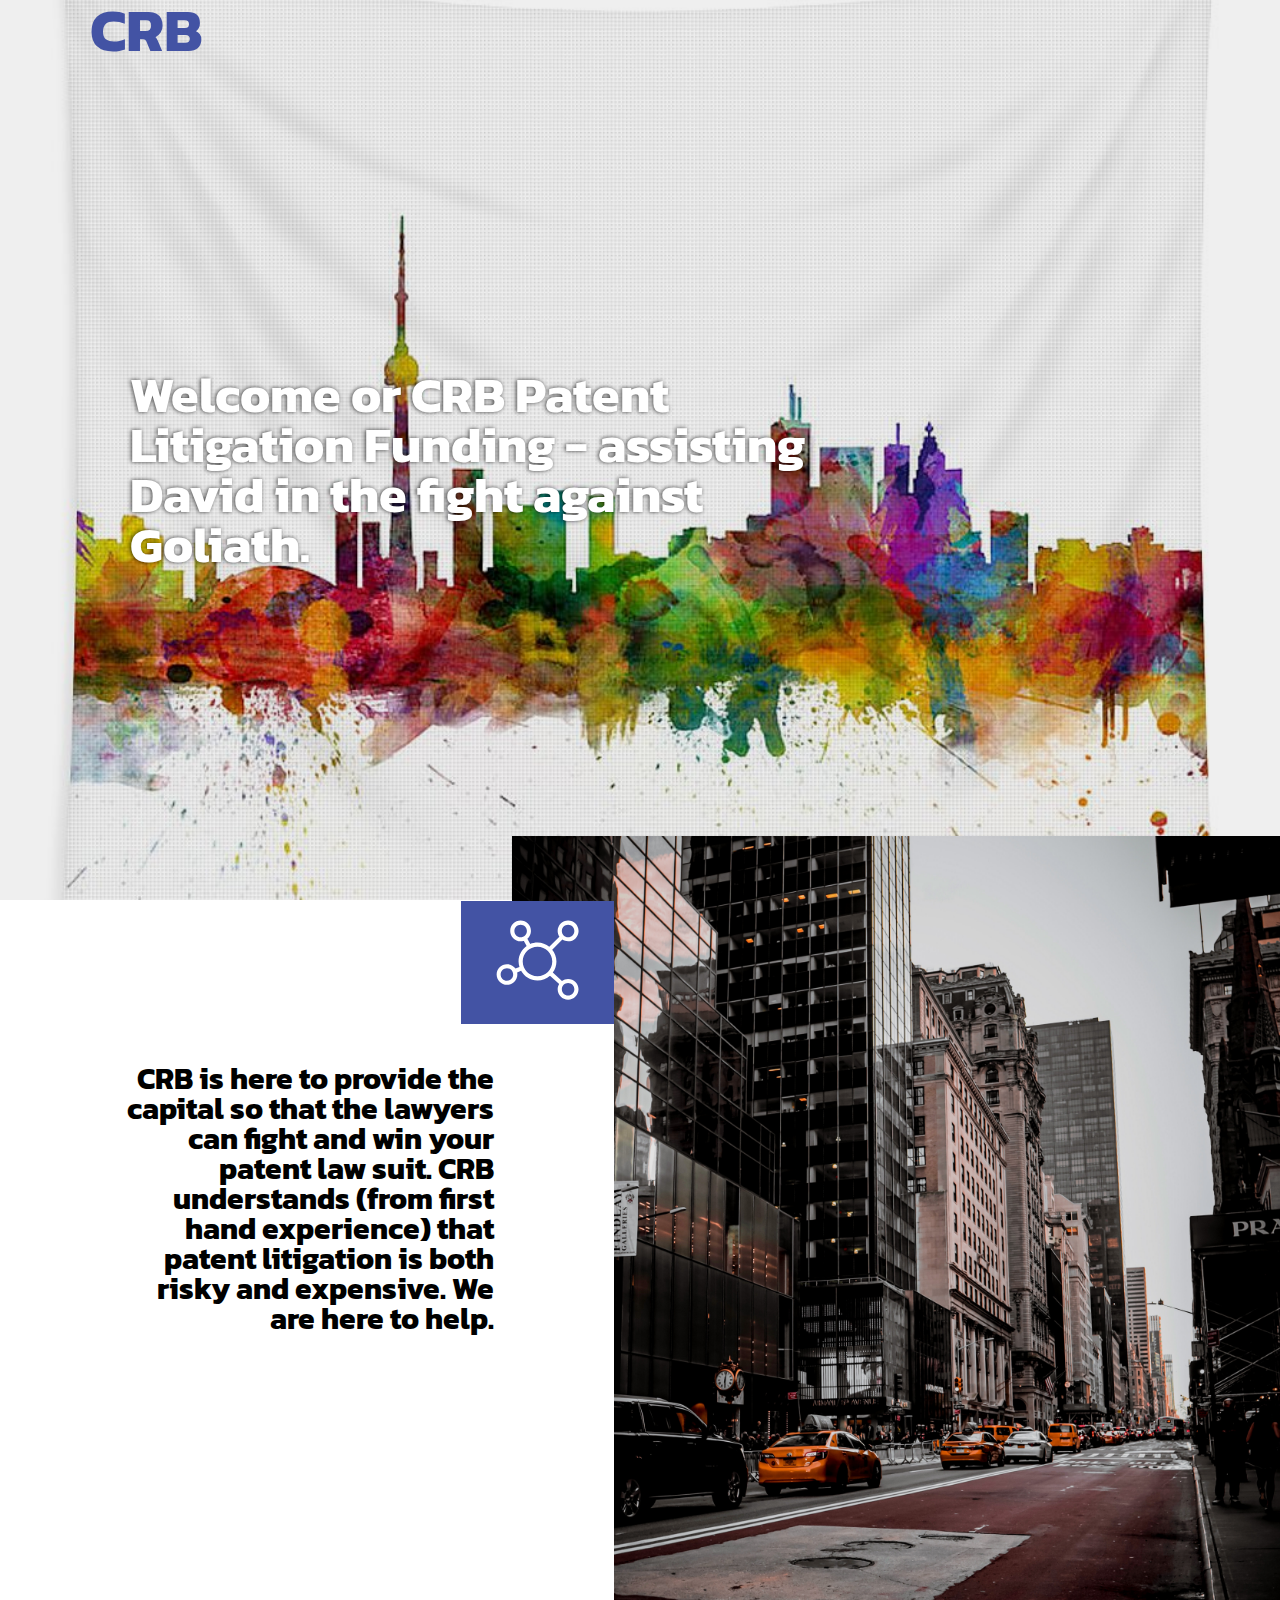
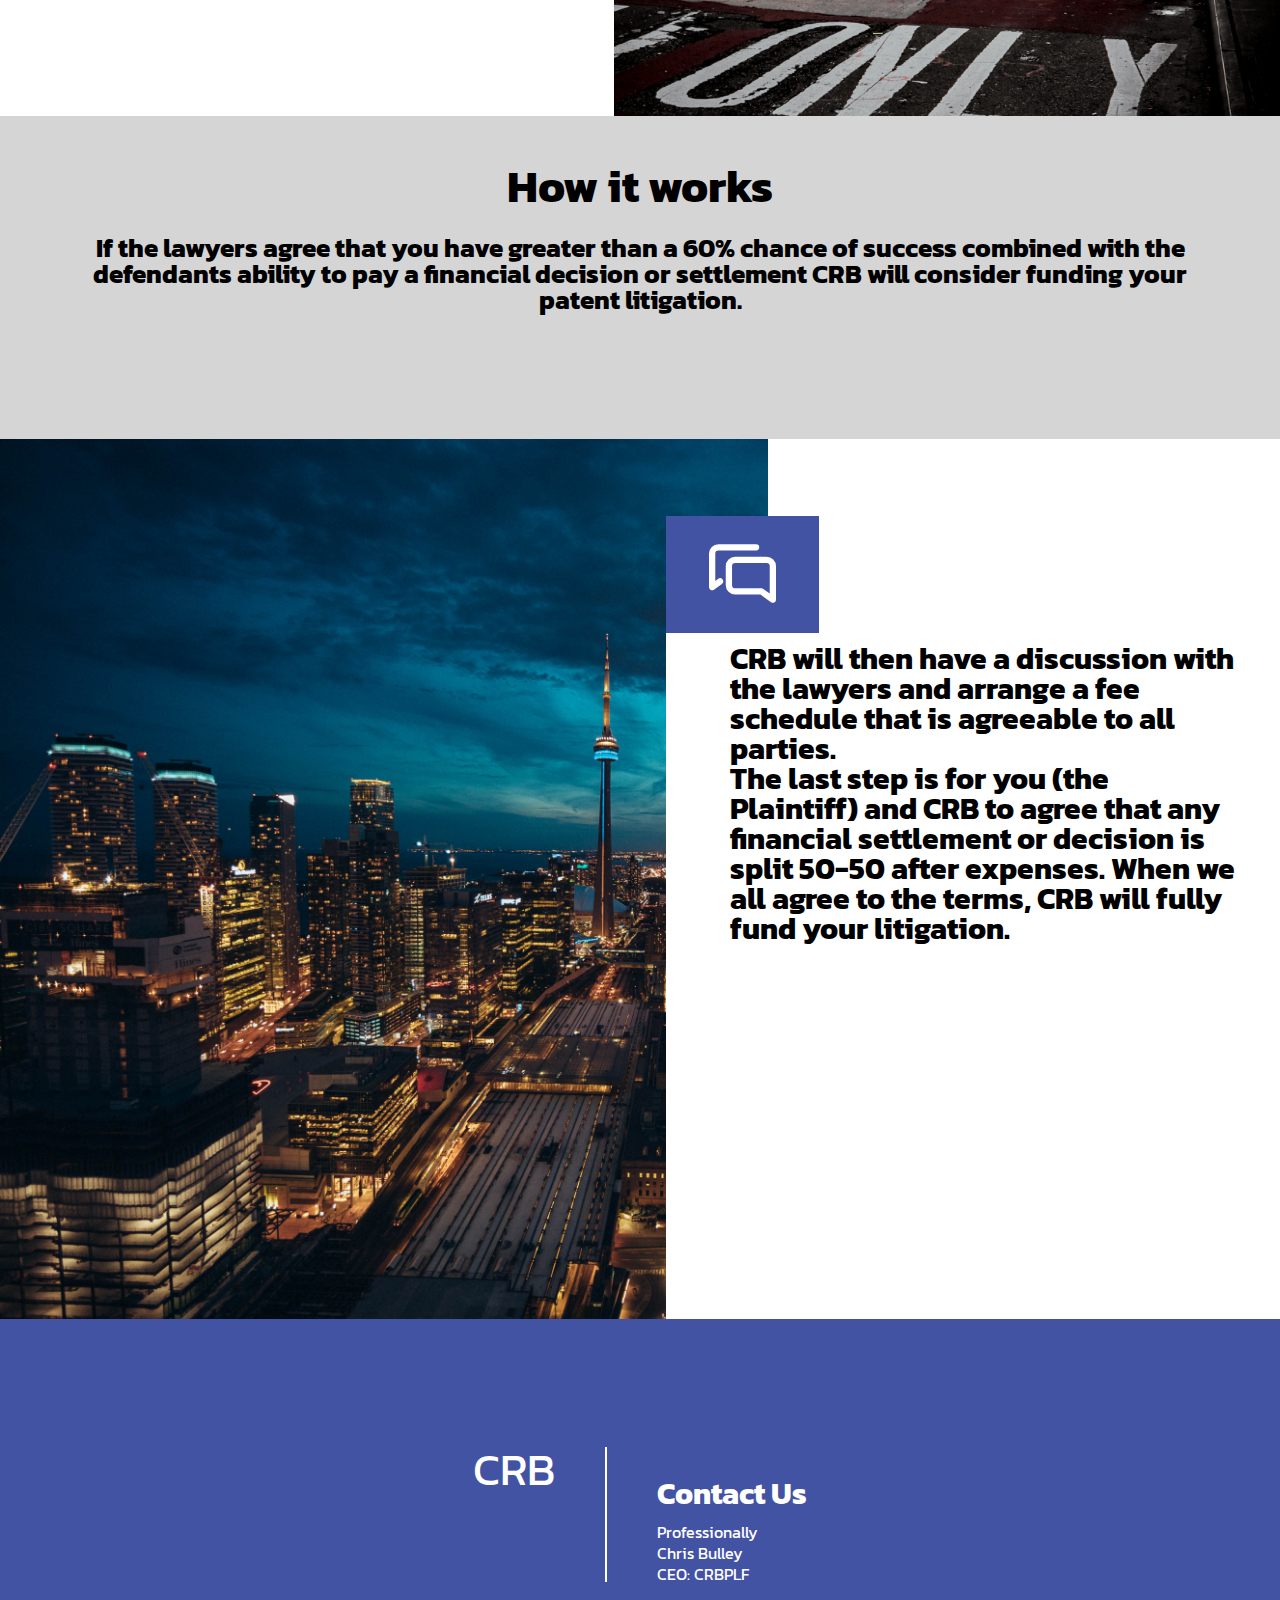
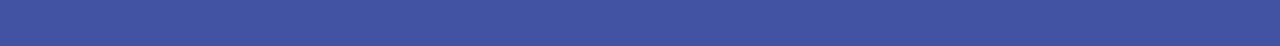
==== index.html @ b2449a6e "created project files" ====
<!DOCTYPE html>
<html lang="en">
<head>
  <link rel="stylesheet" href="./Style/stylesheet.css">
  <meta charset="UTF-8">
  <meta name="viewport" content="width=device-width, initial-scale=1.0">
  <title>CRB | Patent Litigation Funding</title>
</head>
<body>
  <!-- main banner -->
  <div class="banner">
    <div class="banner-shadow">
      <div class="crb-wrapper">
        <h2 class="comapny-name">CRB</h2>
        <div class="banner-content">
          <h1>Welcome or CRB Patent Litigation Funding - assisting David in the fight against Goliath.</h1>
        </div>
      </div>
    </div>
  </div>
  <!-- understanding banner -->
  <div class="our-understanding">
    <div class="understanding-wrapper">
      <div class="content">
        <div class="block">
          <img src="./images/network.svg" alt="network">
        </div>
        <h4>CRB is here to provide the capital so that the lawyers can fight and win your patent law suit.  CRB understands (from first hand experience) that patent litigation is both risky and expensive.  We are here to help.</h4>
      </div>
      <div class="image-section"></div>
    </div>
    <!-- work section -->
    <div class="work-section">
      <div class="crb-wrapper">
        <h3>How it works</h3>
        <p><b>If the lawyers agree that you have greater than a 60% chance of success combined with the defendants ability to pay a financial decision or settlement CRB will consider funding your patent litigation.</b></p>
      </div>
    </div>
  </div>
  <!-- crb section -->
  <div class="crb-discussion">
    <div class="discussion-img"></div>
    <div class="content-discussion">
      <div class="block">
        <img src="./images/discussion.svg" alt="discussion">
      </div>
      <h4>CRB will then have a discussion with the lawyers and arrange a fee schedule that is agreeable to all parties.</h4>
      <h4>The last step is for you (the Plaintiff) and CRB to agree that any financial settlement or decision is split 50-50 after expenses. When we all agree to the terms, CRB will fully fund your litigation.</h4>
    </div>
  </div>
  <!-- footer -->
  <footer>
    <div class="crb-wrapper footer-content">
      <p class="cmpany-name">CRB</p>
      <div class="right-sec">
        <h5>Contact Us</h5>
        <ul>
          <li>Professionally</li>
          <li>Chris Bulley</li>
          <li>CEO: CRBPLF</li>
        </ul>
      </div>
    </div>
  </footer>
</body>
</html>
---- Style/stylesheet.css ----
@import url("https://fonts.googleapis.com/css2?family=Kanit:wght@100;200;300;400;500;600&display=swap");
* {
  padding: 0;
  margin: 0;
}

body {
  font-size: 16px;
  font-family: "Kanit", sans-serif;
  line-height: 1;
}

.crb-wrapper {
  max-width: 1100px;
  margin-inline: auto;
}

.comapny-name {
  font-size: 60px;
  color: #4353a4;
  transition: 0.3s ease-in-out;
}
.comapny-name:hover {
  color: #0f1222;
}

.banner {
  background: url("../images/paint.jpeg") no-repeat 100%/cover #fff;
  height: 100vh;
  width: 100vw;
}
.banner .banner-shadow {
  background: rgba(0, 0, 0, 0.062745098);
  width: 100vw;
  height: 100vh;
}
.banner .banner-content {
  padding: 30vh 0 0;
}
.banner .banner-content h1 {
  font-size: 50px;
  padding: 40px;
  color: #fff;
  border-radius: 15px;
  max-width: 68%;
  text-shadow: -1px 0px 4px rgba(0, 0, 0, 0.7);
}

.our-understanding .understanding-wrapper {
  display: grid;
  grid-template-columns: 1fr 60%;
  margin-top: -5%;
}
.our-understanding .understanding-wrapper .content {
  margin-top: 12.6%;
  padding-top: 32%;
  width: 96%;
  margin-inline: auto;
  background: #fff;
  text-align: end;
  margin-right: -20%;
  position: relative;
  z-index: 1;
}
.our-understanding .understanding-wrapper .content .block {
  position: absolute;
  background: #4353a4;
  padding: 1em 2em;
  top: 0;
  right: 0;
}
.our-understanding .understanding-wrapper .content .block img {
  width: 5.61em;
}
.our-understanding .understanding-wrapper .content h4 {
  padding-right: 4em;
  font-size: 30px;
  line-height: 1;
}
.our-understanding .understanding-wrapper .image-section {
  background: url("../images/street.jpg") no-repeat 0 75%/100% #fff;
  width: 100%;
  height: 55em;
}

.work-section {
  text-align: center;
  padding: 3em 0;
  background: #d5d5d5;
}
.work-section h3 {
  font-size: 45px;
}
.work-section p {
  font-size: 26px;
  padding: 1em 0 3em 0;
}

.crb-discussion {
  display: flex;
}
.crb-discussion .discussion-img {
  background: url("../images/night.jpg") 0 75%/cover no-repeat, #fff;
  width: 60%;
  height: 55em;
}
.crb-discussion .content-discussion {
  width: 40%;
  margin: 6% 0 0 -8%;
  background: #fff;
  padding: 10% 0 0 5%;
  position: relative;
}
.crb-discussion .content-discussion p {
  font-size: 26px;
  padding-top: 10px;
}
.crb-discussion .content-discussion .block {
  position: absolute;
  background: #4353a4;
  padding: 1.5em 2.7em;
  top: 0;
  left: 0;
}
.crb-discussion .content-discussion .block img {
  width: 4.2em;
}
.crb-discussion .content-discussion h4 {
  font-size: 30px;
}

footer {
  background: #4353a4;
  padding: 8em 0 4em;
  color: #fff;
}
footer .footer-content {
  max-width: 800px;
  display: flex;
  justify-content: center;
  align-items: center;
}
footer .footer-content .cmpany-name {
  font-size: 45px;
  transition: 0.3s ease-in-out;
  height: 3em;
  padding-right: 50px;
  border-right: 2px solid #fff;
}
footer .footer-content .cmpany-name:hover {
  color: #0f1222;
}
footer .footer-content .right-sec {
  padding-left: 50px;
  padding-top: 2em;
}
footer .footer-content .right-sec h5 {
  font-size: 30px;
}
footer .footer-content .right-sec ul {
  font-size: 16px;
  margin: 15px 0 0;
}
footer .footer-content .right-sec ul li {
  margin: 5px 0 0;
  list-style: none;
  transition: 0.3s ease-in-out;
}
footer .footer-content .right-sec ul li:hover {
  color: #0f1222;
}/*# sourceMappingURL=stylesheet.css.map */
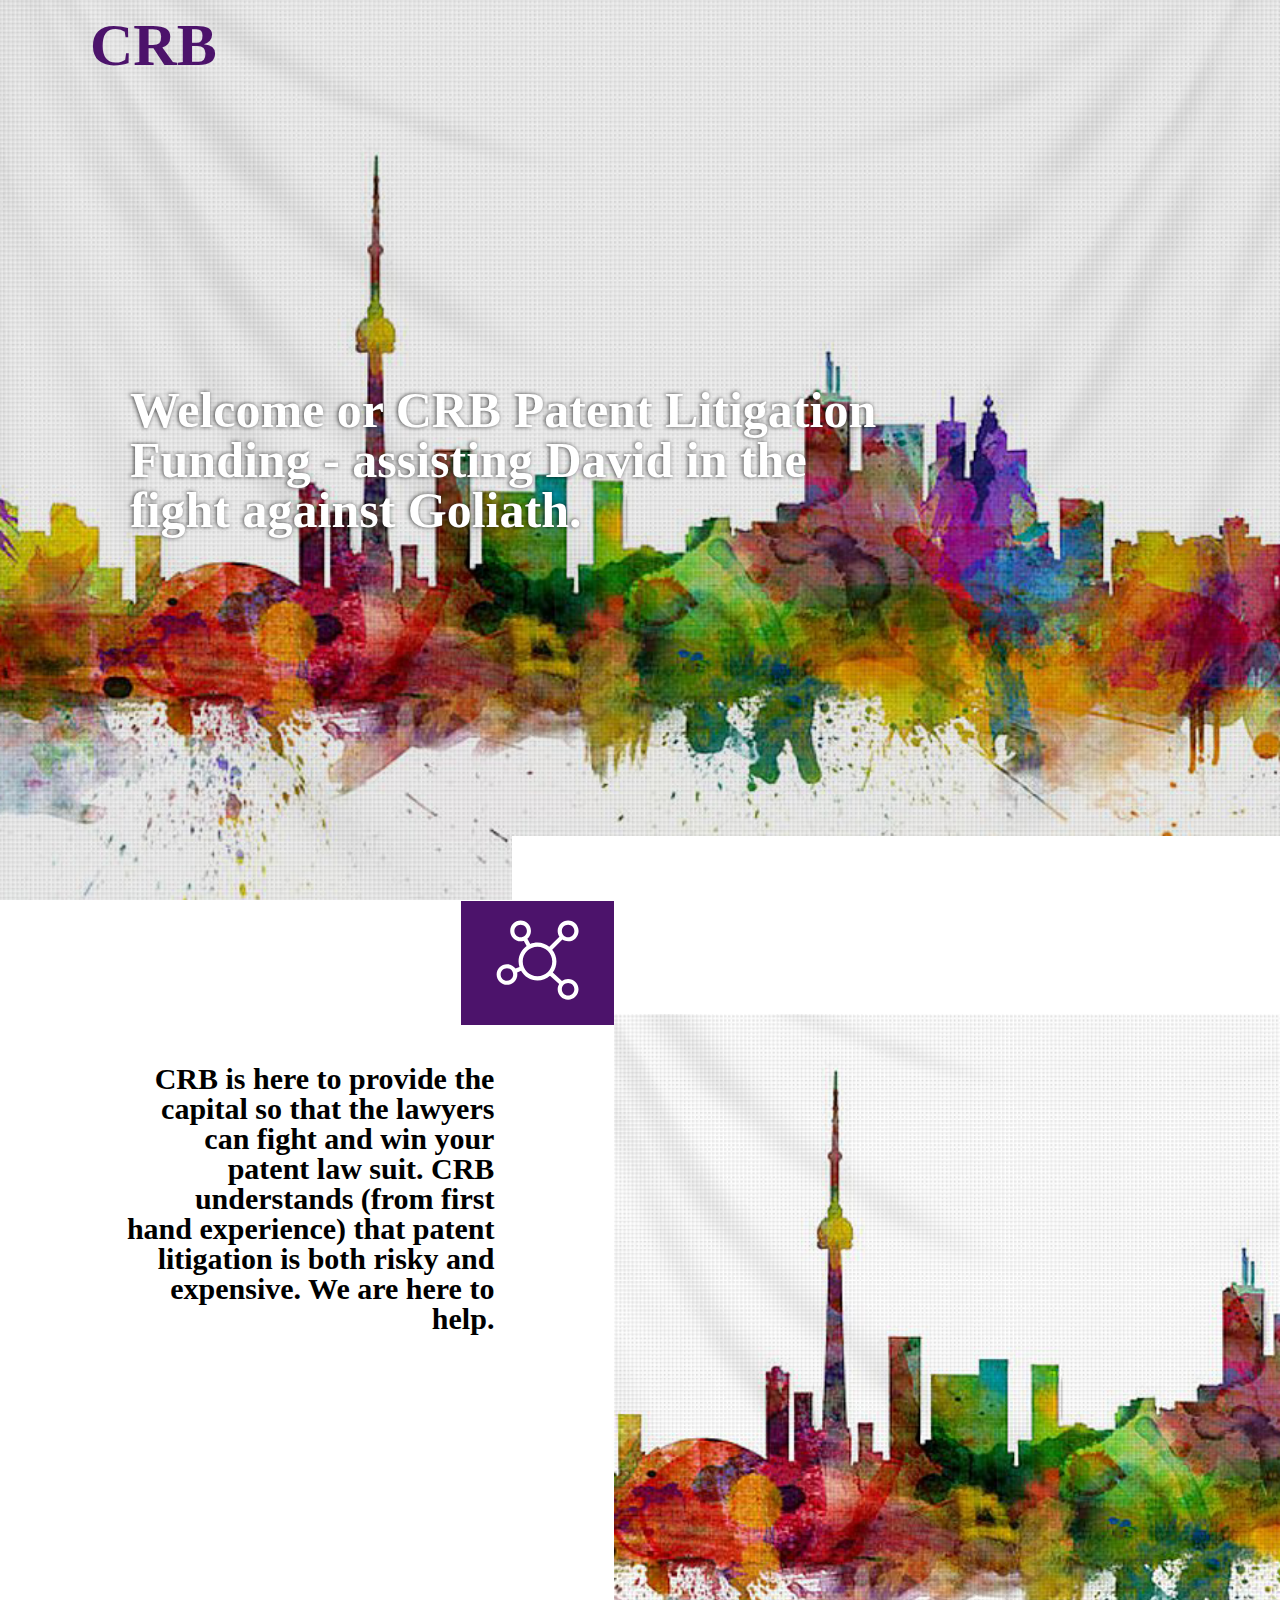
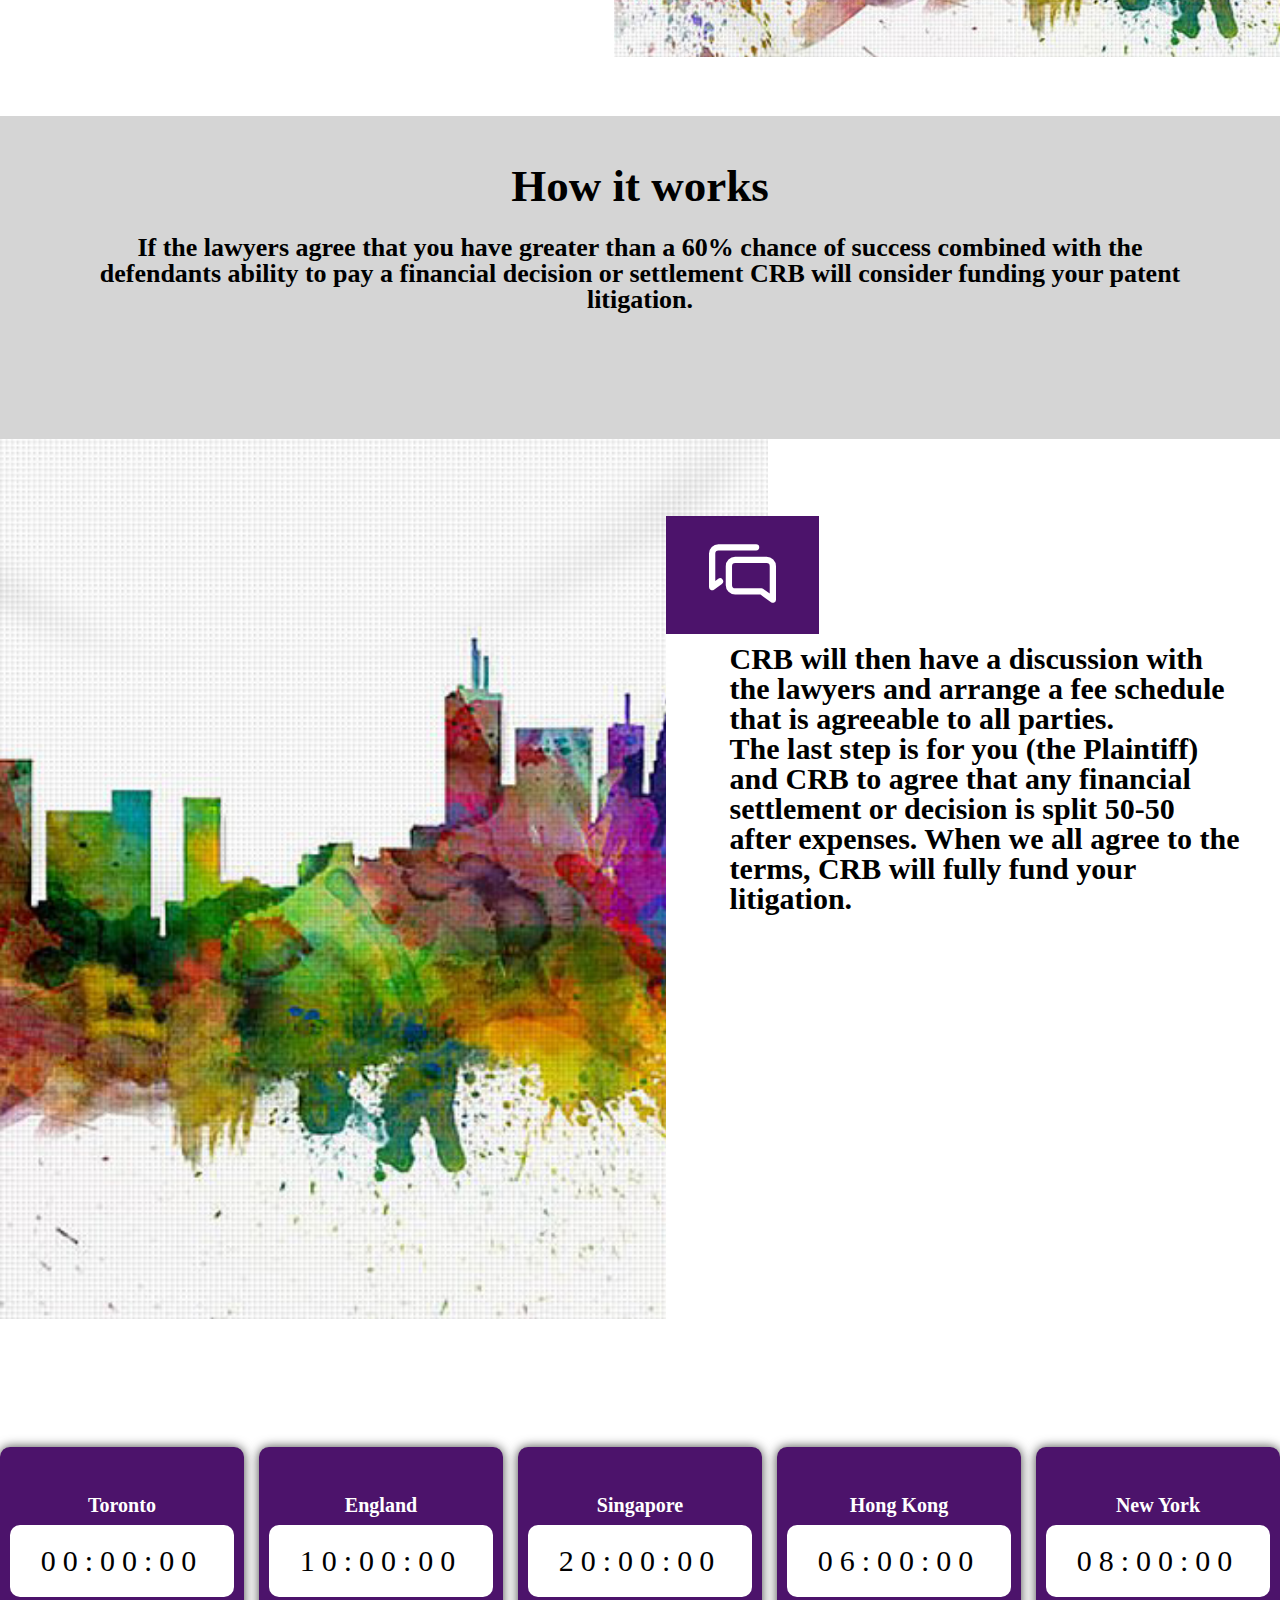
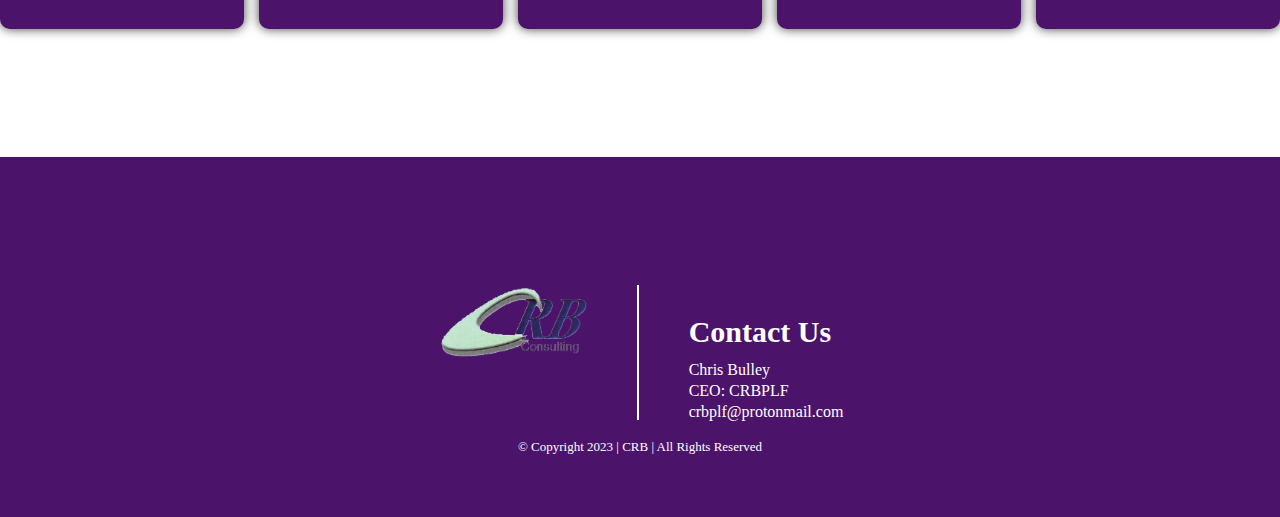
==== commit 771b0ff8: "updated as per feedback" ====
--- a/index.html
+++ b/index.html
@@ -2,6 +2,7 @@
 <html lang="en">
 <head>
   <link rel="stylesheet" href="./Style/stylesheet.css">
+  <script src="./js/clock.js"></script>
   <meta charset="UTF-8">
   <meta name="viewport" content="width=device-width, initial-scale=1.0">
   <title>CRB | Patent Litigation Funding</title>
@@ -48,17 +49,49 @@
       <h4>The last step is for you (the Plaintiff) and CRB to agree that any financial settlement or decision is split 50-50 after expenses. When we all agree to the terms, CRB will fully fund your litigation.</h4>
     </div>
   </div>
+  <!-- clocks -->
+  <div class="clocks-wrapper">
+    <div class="crb-wrapper">
+      <div class="toronto single-clock">
+        <h6>toronto</h6>
+        <div id="MyClockDisplay" class="clock" onload="showTime()">00:00:00</div>
+      </div>
+      <div class="england single-clock">
+        <h6>england</h6>
+        <div id="MyClockDisplay" class="clock" onload="showTime()">10:00:00</div>
+      </div>
+      <div class="singapore single-clock">
+        <h6>singapore</h6>
+        <div id="MyClockDisplay" class="clock" onload="showTime()">20:00:00</div>
+      </div>
+      <div class="hong-kong single-clock">
+        <h6>hong kong</h6>
+        <div id="MyClockDisplay" class="clock" onload="showTime()">06:00:00</div>
+      </div>
+      <div class="new-york single-clock">
+        <h6>new york</h6>
+        <div id="MyClockDisplay" class="clock" onload="showTime()">08:00:00</div>
+      </div>
+    </div>
+  </div>
   <!-- footer -->
   <footer>
     <div class="crb-wrapper footer-content">
-      <p class="cmpany-name">CRB</p>
-      <div class="right-sec">
-        <h5>Contact Us</h5>
-        <ul>
-          <li>Professionally</li>
-          <li>Chris Bulley</li>
-          <li>CEO: CRBPLF</li>
-        </ul>
+      <div class="crb-footr-container">
+        <p class="cmpany-name">
+          <img src="./images/crb-logo.png" alt="crb">
+        </p>
+        <div class="right-sec">
+          <h5>Contact Us</h5>
+          <ul>
+            <li>Chris Bulley</li>
+            <li>CEO: CRBPLF</li>
+            <li><a href="mailto: crbplf@protonmail.com" target="_blank">crbplf@protonmail.com</a></li>
+          </ul>
+        </div>
+      </div>
+      <div class="copyright">
+        <p>© Copyright 2023 | CRB | all rights reserved</p>
       </div>
     </div>
   </footer>
--- a/Style/stylesheet.css
+++ b/Style/stylesheet.css
@@ -1,4 +1,28 @@
 @import url("https://fonts.googleapis.com/css2?family=Kanit:wght@100;200;300;400;500;600&display=swap");
+:root {
+  --primary-color: #4c136b;
+  --secondary-color: #220e2d;
+  --light: #fff;
+}
+
+@font-face {
+  font-family: "copperplate_gothic_boldRg";
+  src: url("copperplate_gothic_bold_regular-webfont.woff2") format("woff2"), url("copperplate_gothic_bold_regular-webfont.woff") format("woff");
+  font-weight: normal;
+  font-style: normal;
+}
+@font-face {
+  font-family: "copperplate_gothic_boldRg";
+  src: url("copperplategothicbold-webfont.woff2") format("woff2"), url("copperplategothicbold-webfont.woff") format("woff");
+  font-weight: normal;
+  font-style: normal;
+}
+@font-face {
+  font-family: "copperplate_gothic_boldRg";
+  src: url("coprgtb-webfont.woff2") format("woff2"), url("coprgtb-webfont.woff") format("woff");
+  font-weight: normal;
+  font-style: normal;
+}
 * {
   padding: 0;
   margin: 0;
@@ -6,7 +30,7 @@
 
 body {
   font-size: 16px;
-  font-family: "Kanit", sans-serif;
+  font-family: "copperplate_gothic_boldRg";
   line-height: 1;
 }
 
@@ -17,15 +41,16 @@
 
 .comapny-name {
   font-size: 60px;
-  color: #4353a4;
+  color: var(--primary-color);
   transition: 0.3s ease-in-out;
+  padding: 15px 0 0;
 }
 .comapny-name:hover {
-  color: #0f1222;
+  color: var(--secondary-color);
 }
 
 .banner {
-  background: url("../images/paint.jpeg") no-repeat 100%/cover #fff;
+  background: url("../images/paint-borderless.png") no-repeat 100%/cover var(--light);
   height: 100vh;
   width: 100vw;
 }
@@ -40,7 +65,7 @@
 .banner .banner-content h1 {
   font-size: 50px;
   padding: 40px;
-  color: #fff;
+  color: var(--light);
   border-radius: 15px;
   max-width: 68%;
   text-shadow: -1px 0px 4px rgba(0, 0, 0, 0.7);
@@ -56,7 +81,7 @@
   padding-top: 32%;
   width: 96%;
   margin-inline: auto;
-  background: #fff;
+  background: var(--light);
   text-align: end;
   margin-right: -20%;
   position: relative;
@@ -64,7 +89,7 @@
 }
 .our-understanding .understanding-wrapper .content .block {
   position: absolute;
-  background: #4353a4;
+  background: var(--primary-color);
   padding: 1em 2em;
   top: 0;
   right: 0;
@@ -78,7 +103,7 @@
   line-height: 1;
 }
 .our-understanding .understanding-wrapper .image-section {
-  background: url("../images/street.jpg") no-repeat 0 75%/100% #fff;
+  background: url("../images/tower.png") no-repeat 0 75%/100% var(--light);
   width: 100%;
   height: 55em;
 }
@@ -100,14 +125,14 @@
   display: flex;
 }
 .crb-discussion .discussion-img {
-  background: url("../images/night.jpg") 0 75%/cover no-repeat, #fff;
+  background: url("../images/buildings.png") 0 75%/cover no-repeat, var(--light);
   width: 60%;
   height: 55em;
 }
 .crb-discussion .content-discussion {
   width: 40%;
   margin: 6% 0 0 -8%;
-  background: #fff;
+  background: var(--light);
   padding: 10% 0 0 5%;
   position: relative;
 }
@@ -117,7 +142,7 @@
 }
 .crb-discussion .content-discussion .block {
   position: absolute;
-  background: #4353a4;
+  background: var(--primary-color);
   padding: 1.5em 2.7em;
   top: 0;
   left: 0;
@@ -129,43 +154,93 @@
   font-size: 30px;
 }
 
+.clocks-wrapper {
+  min-height: auto;
+  background: url("../images/paint-borderless.png") no-repeat 100%/cover var(--light);
+  background-attachment: fixed;
+}
+.clocks-wrapper .crb-wrapper {
+  max-width: 1450px;
+  display: grid;
+  grid-template-columns: repeat(auto-fit, minmax(18%, 1fr));
+  gap: 15px;
+}
+.clocks-wrapper .crb-wrapper h6 {
+  font-size: 20px;
+  text-transform: capitalize;
+  text-align: center;
+  color: var(--light);
+}
+.clocks-wrapper .crb-wrapper .single-clock {
+  padding: 3em 0 2em;
+  margin: 8em 0;
+  background: var(--primary-color);
+  border-radius: 10px;
+  box-shadow: 0px 0px 11px 0px rgba(0, 0, 0, 0.75);
+}
+.clocks-wrapper .clock {
+  color: #000;
+  background: var(--light);
+  min-height: 10px;
+  font-size: 30px;
+  letter-spacing: 7px;
+  padding: 0.7em 0;
+  border-radius: 10px;
+  margin-top: 10px;
+  margin-inline: 10px;
+  text-align: center;
+}
+
 footer {
-  background: #4353a4;
+  background: var(--primary-color);
   padding: 8em 0 4em;
-  color: #fff;
-}
-footer .footer-content {
+  color: var(--light);
+}
+footer .footer-content .crb-footr-container {
   max-width: 800px;
+  margin-inline: auto;
   display: flex;
   justify-content: center;
   align-items: center;
 }
-footer .footer-content .cmpany-name {
+footer .footer-content .crb-footr-container .cmpany-name {
   font-size: 45px;
   transition: 0.3s ease-in-out;
   height: 3em;
   padding-right: 50px;
-  border-right: 2px solid #fff;
-}
-footer .footer-content .cmpany-name:hover {
-  color: #0f1222;
-}
-footer .footer-content .right-sec {
+  border-right: 2px solid var(--light);
+}
+footer .footer-content .crb-footr-container .cmpany-name:hover {
+  color: var(--secondary-color);
+}
+footer .footer-content .crb-footr-container .cmpany-name img {
+  width: 150px;
+}
+footer .footer-content .crb-footr-container .right-sec {
   padding-left: 50px;
   padding-top: 2em;
 }
-footer .footer-content .right-sec h5 {
-  font-size: 30px;
-}
-footer .footer-content .right-sec ul {
+footer .footer-content .crb-footr-container .right-sec h5 {
+  font-size: 30px;
+}
+footer .footer-content .crb-footr-container .right-sec ul {
   font-size: 16px;
   margin: 15px 0 0;
 }
-footer .footer-content .right-sec ul li {
+footer .footer-content .crb-footr-container .right-sec ul li, footer .footer-content .crb-footr-container .right-sec ul a {
   margin: 5px 0 0;
   list-style: none;
   transition: 0.3s ease-in-out;
-}
-footer .footer-content .right-sec ul li:hover {
-  color: #0f1222;
+  color: var(--light);
+  text-decoration: none;
+}
+footer .footer-content .crb-footr-container .right-sec ul li:hover, footer .footer-content .crb-footr-container .right-sec ul a:hover {
+  color: var(--secondary-color);
+}
+footer .footer-content .copyright {
+  display: flex;
+  justify-content: center;
+  padding: 20px 0 0;
+  text-transform: capitalize;
+  font-size: 13px;
 }/*# sourceMappingURL=stylesheet.css.map */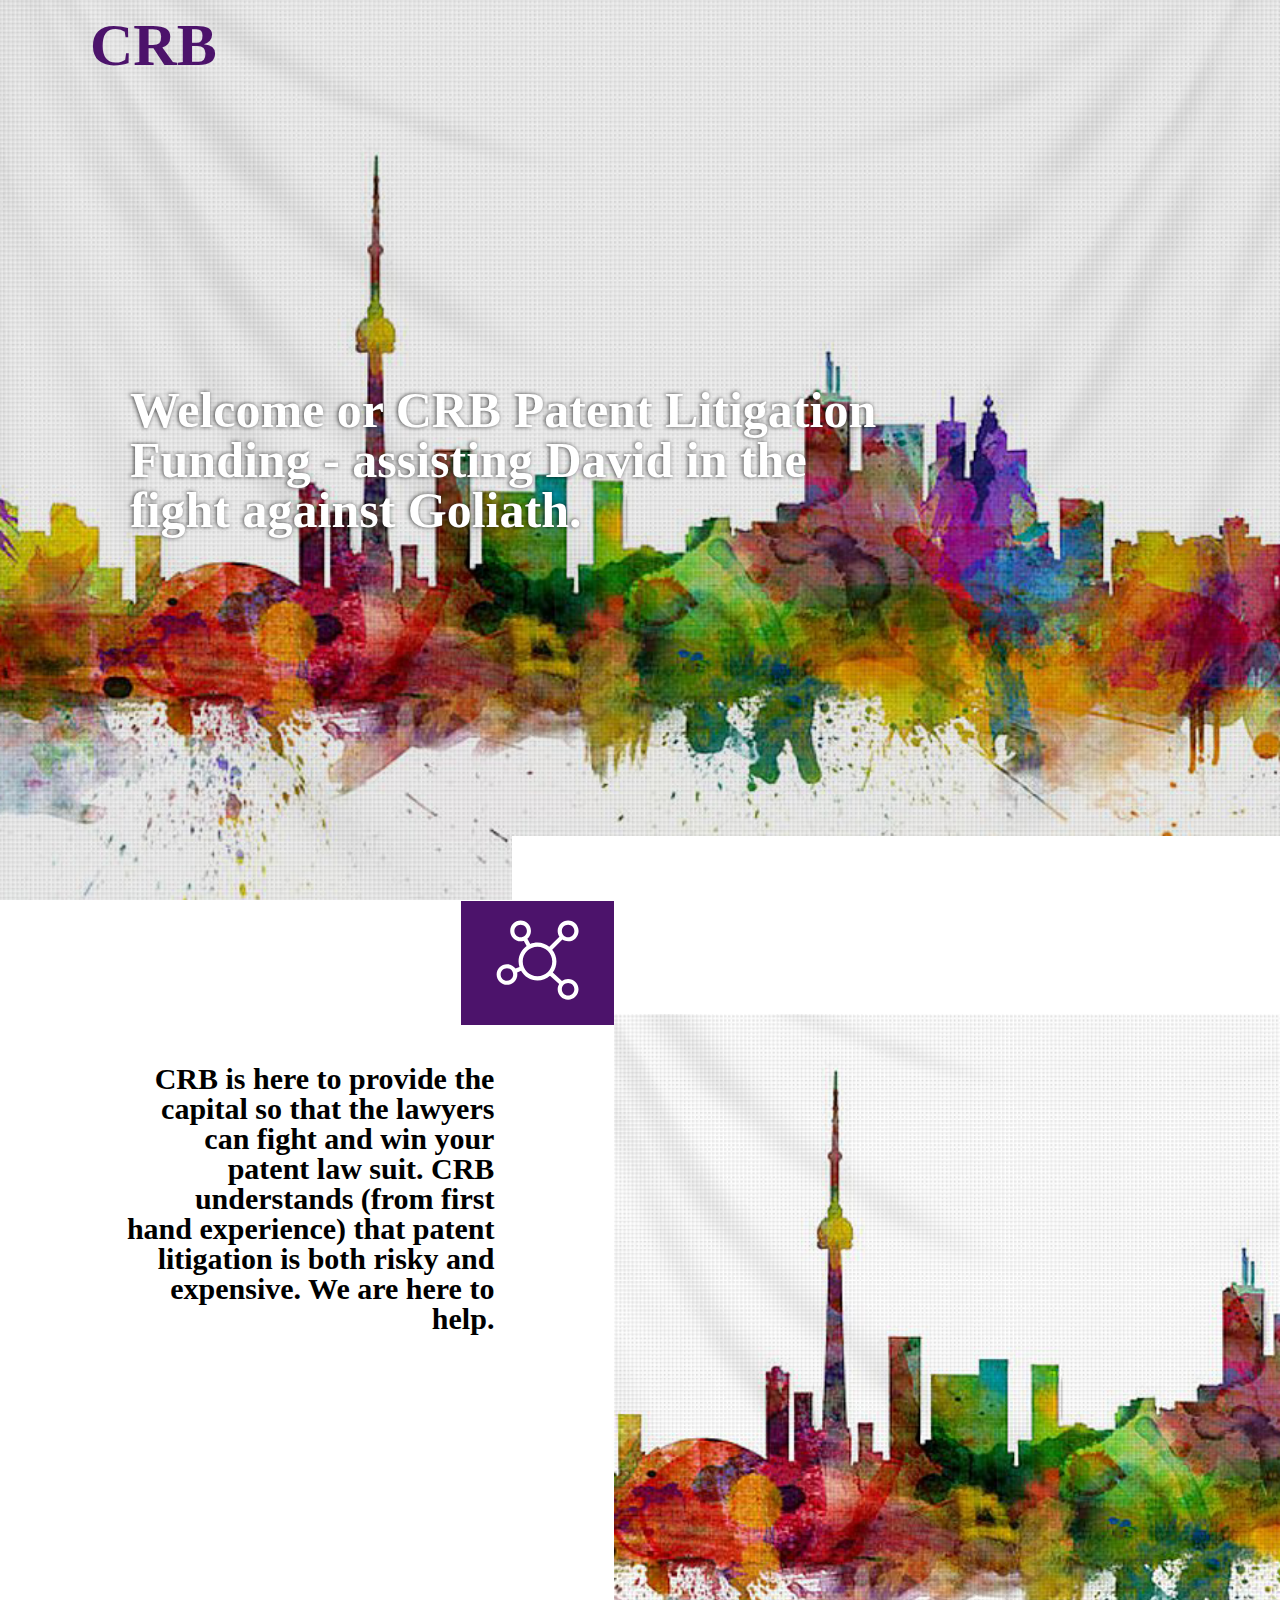
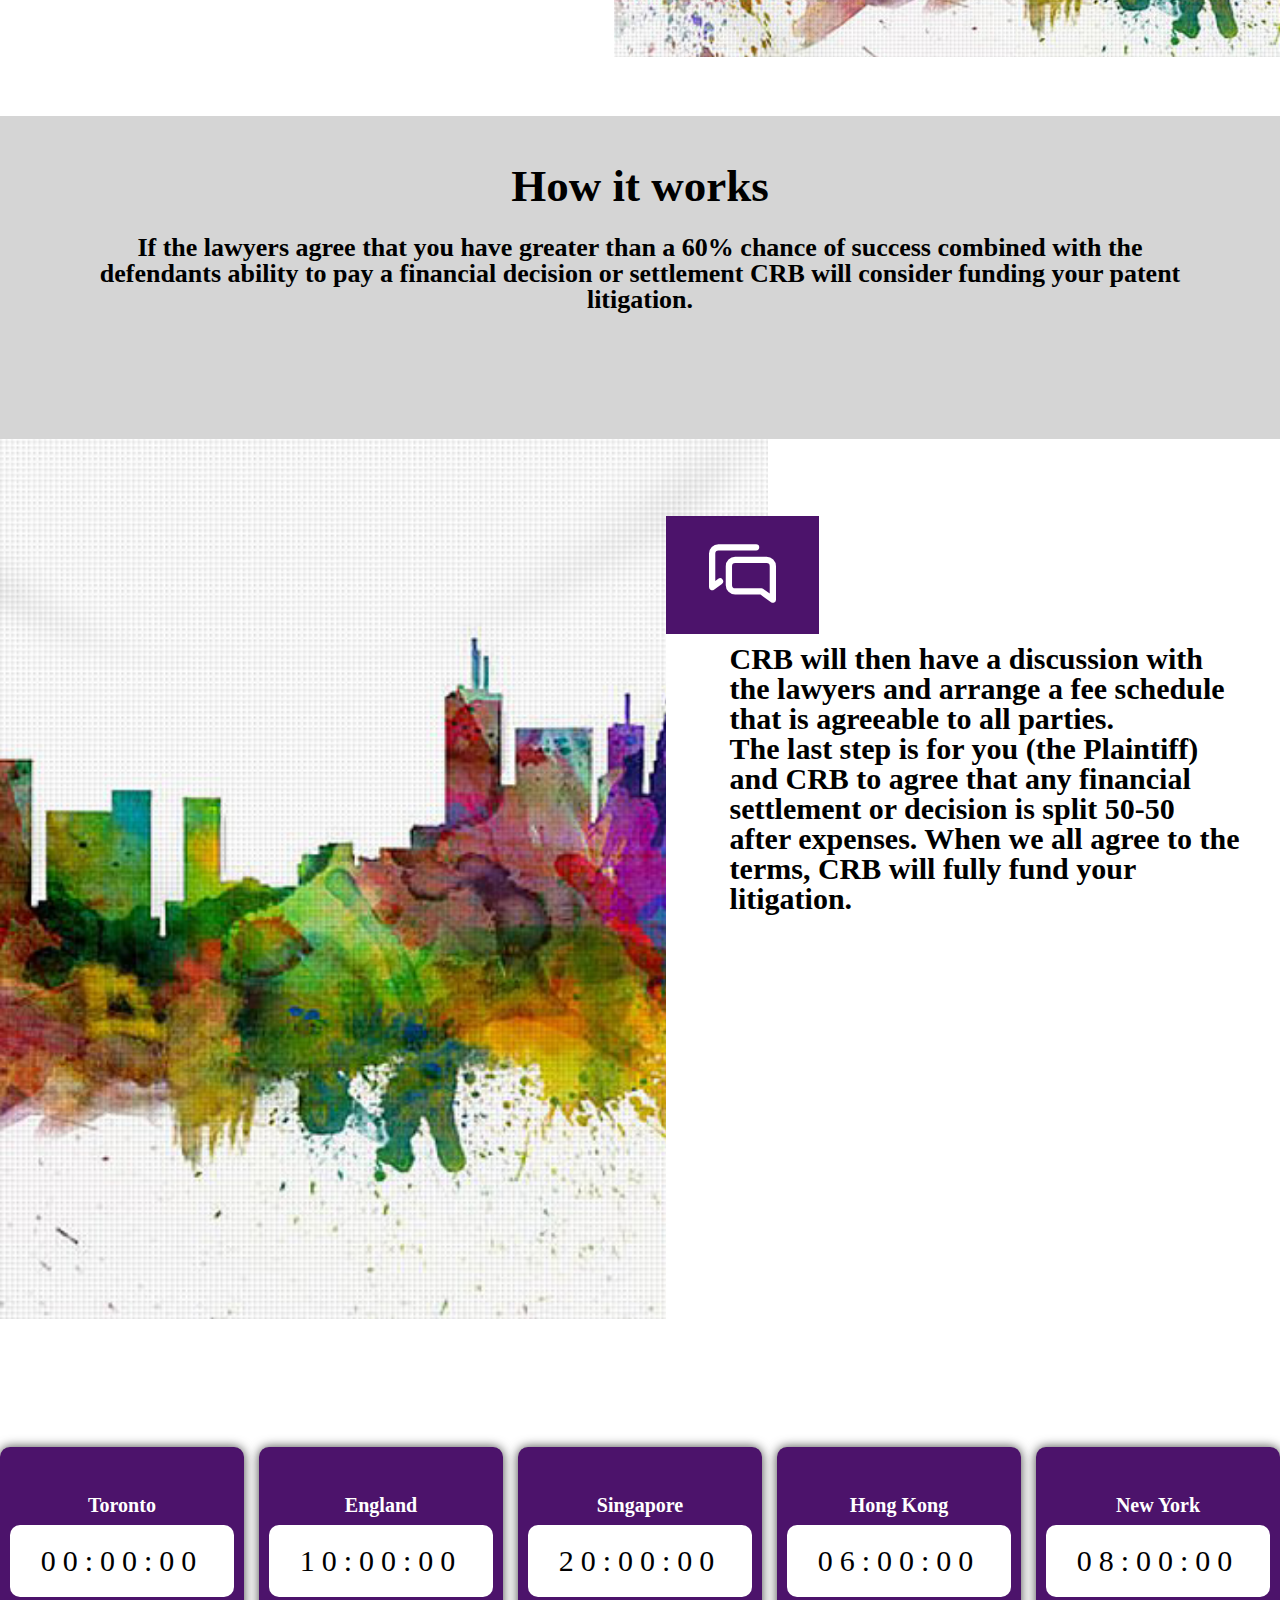
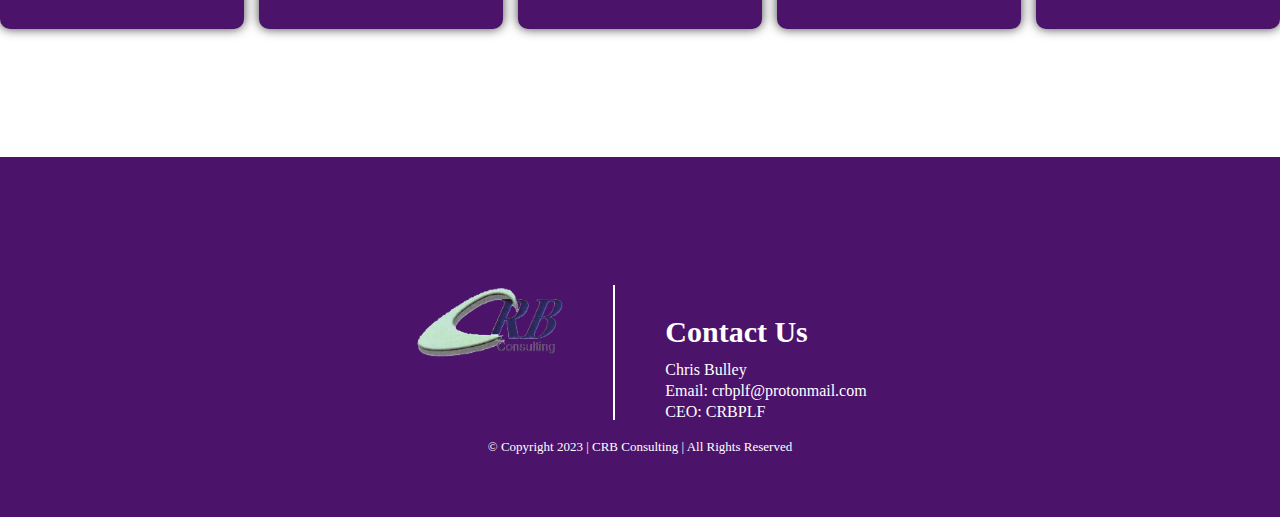
==== commit 71774391: "updated footer" ====
--- a/index.html
+++ b/index.html
@@ -85,13 +85,13 @@
           <h5>Contact Us</h5>
           <ul>
             <li>Chris Bulley</li>
+            <li>Email: <a href="mailto: crbplf@protonmail.com" target="_blank">crbplf@protonmail.com</a></li>
             <li>CEO: CRBPLF</li>
-            <li><a href="mailto: crbplf@protonmail.com" target="_blank">crbplf@protonmail.com</a></li>
           </ul>
         </div>
       </div>
       <div class="copyright">
-        <p>© Copyright 2023 | CRB | all rights reserved</p>
+        <p>© Copyright 2023 | CRB Consulting | All Rights Reserved</p>
       </div>
     </div>
   </footer>
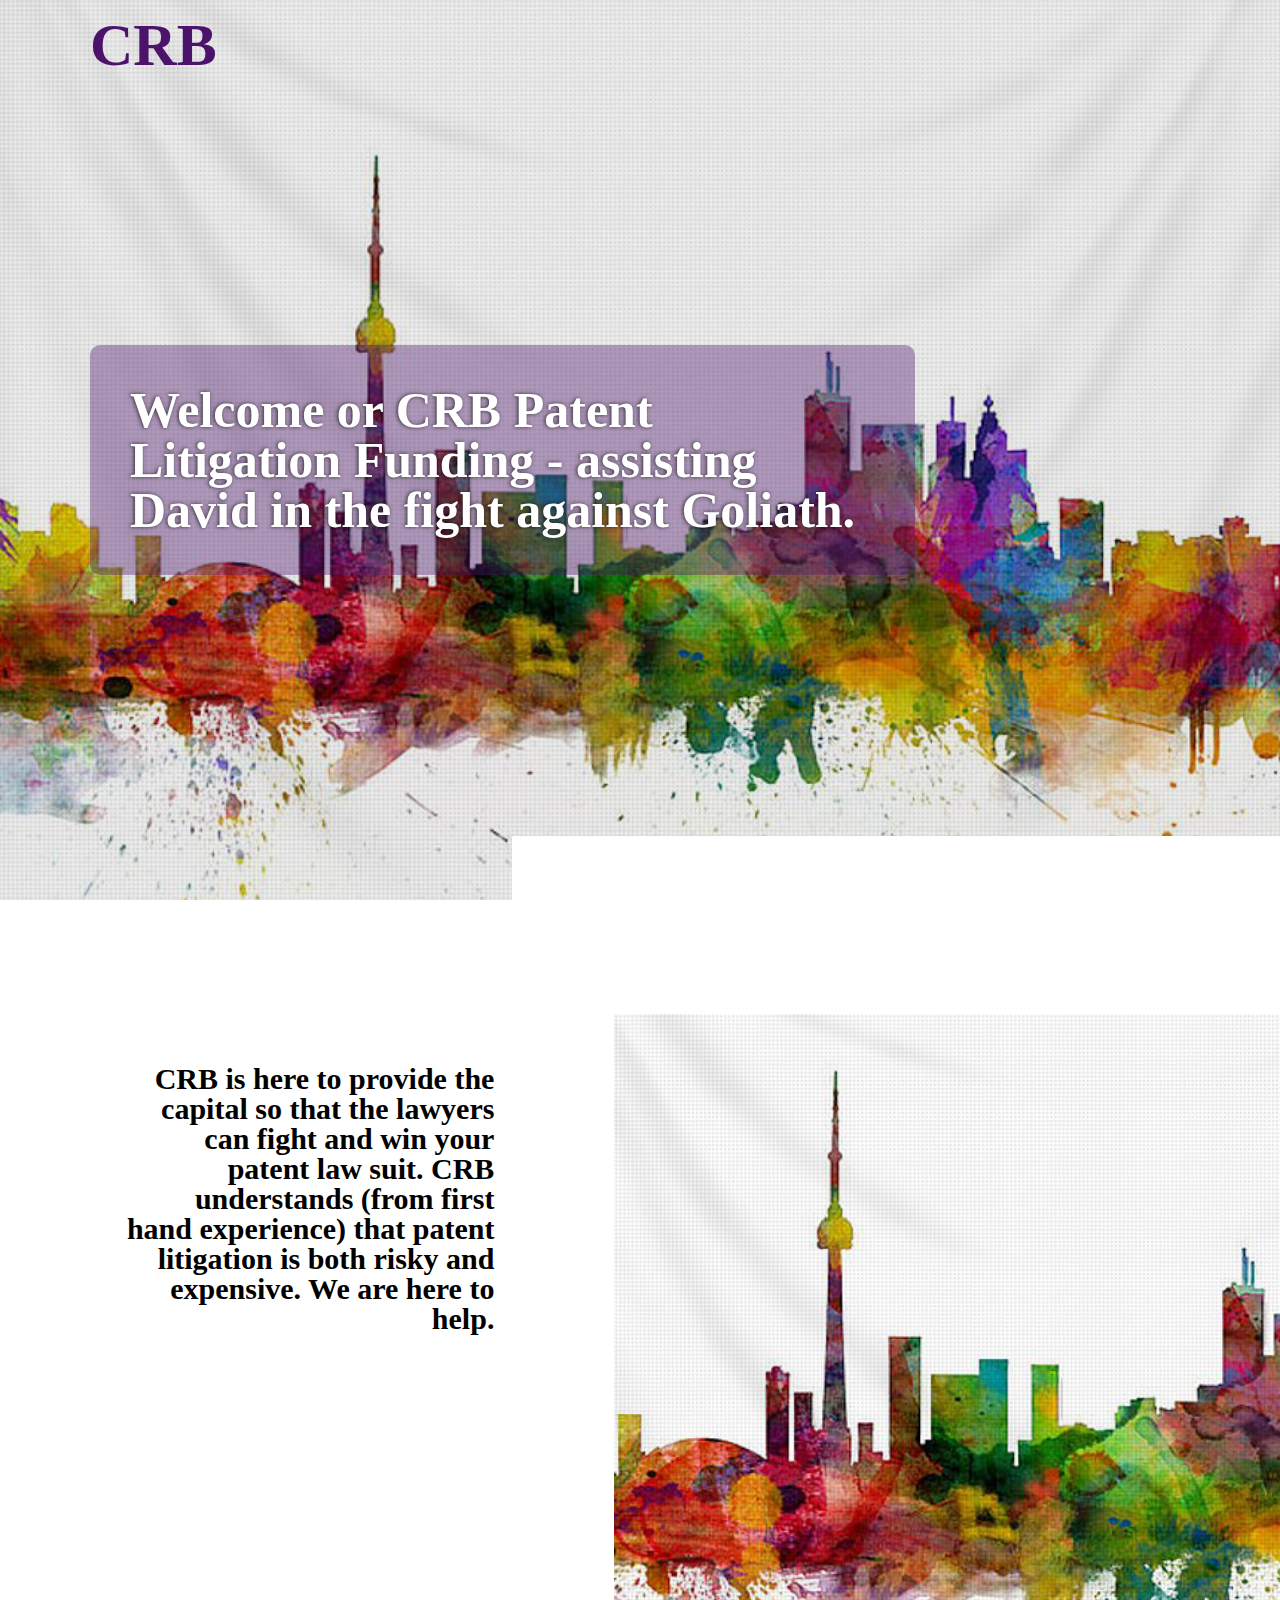
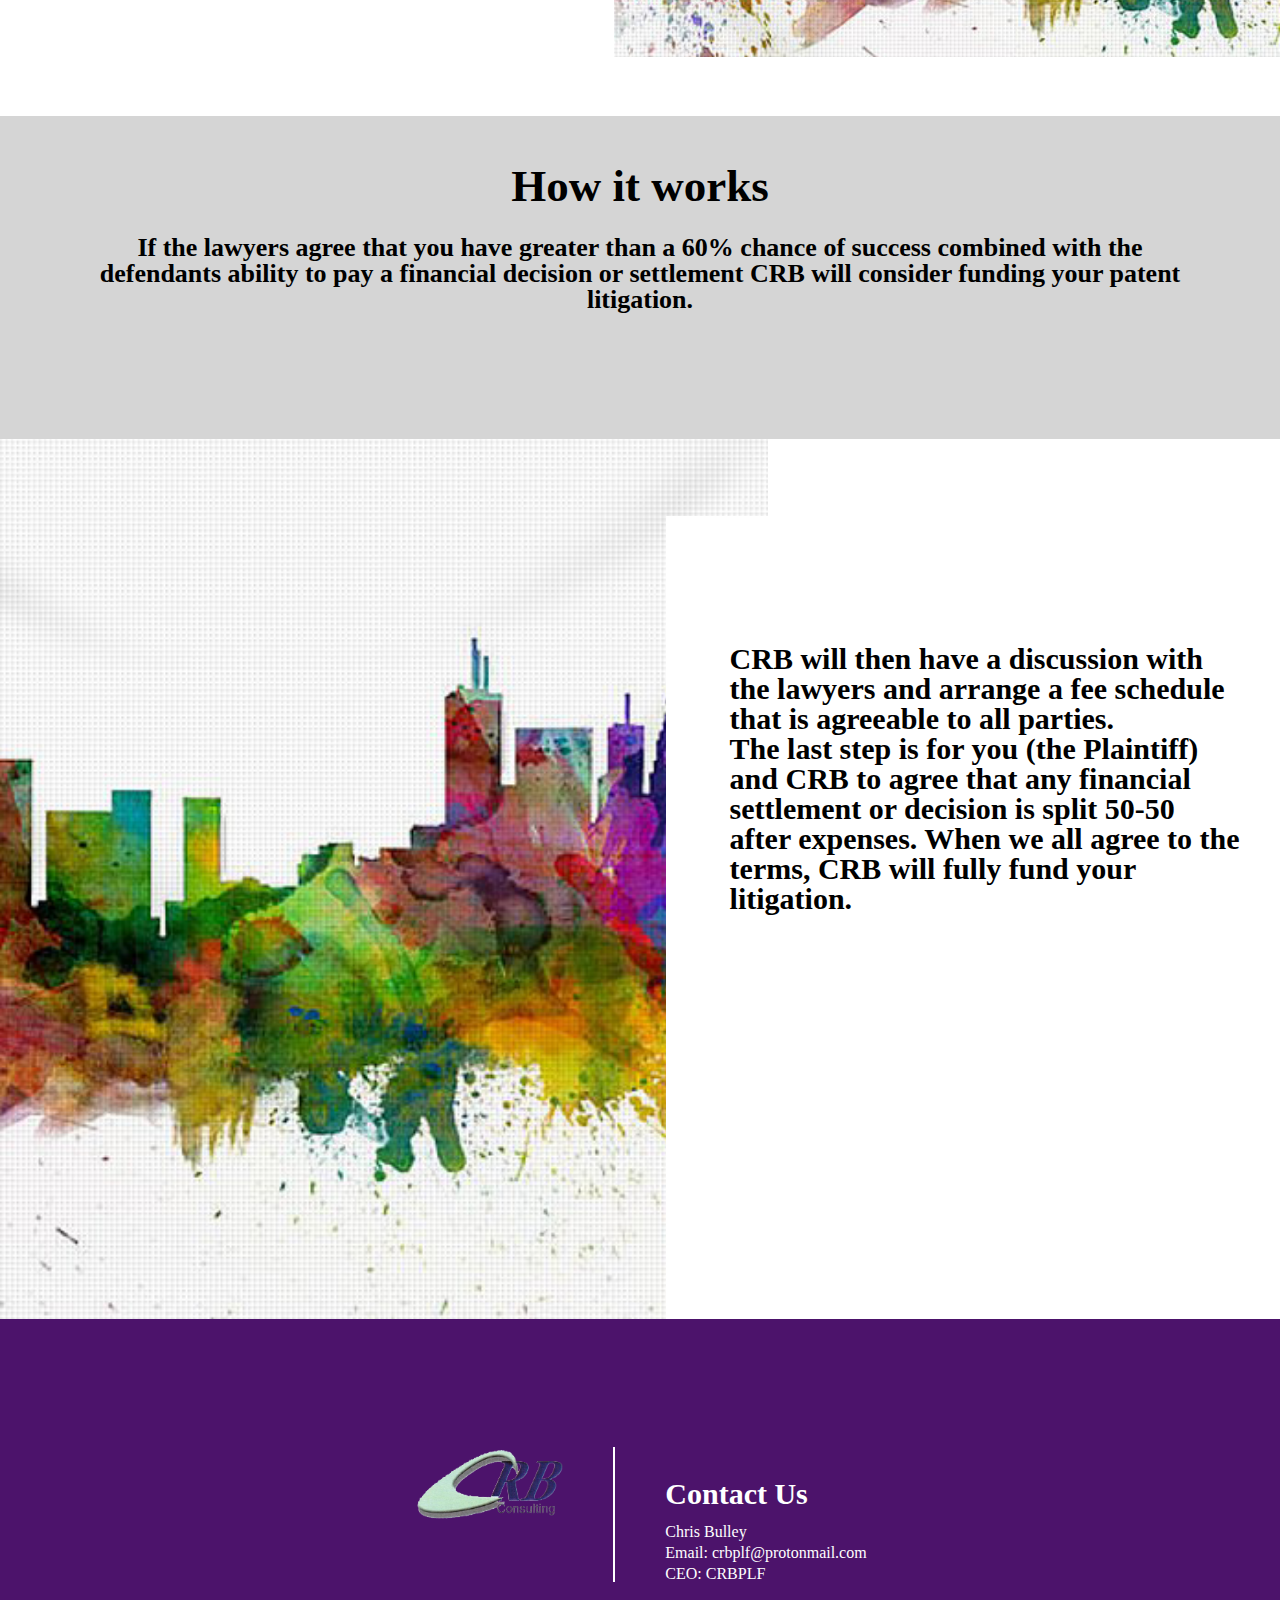
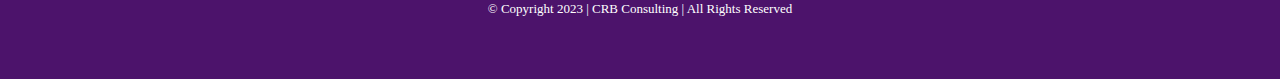
==== commit 9c0b43c0: "latest updates" ====
--- a/index.html
+++ b/index.html
@@ -14,7 +14,9 @@
       <div class="crb-wrapper">
         <h2 class="comapny-name">CRB</h2>
         <div class="banner-content">
-          <h1>Welcome or CRB Patent Litigation Funding - assisting David in the fight against Goliath.</h1>
+          <span>
+            <h1>Welcome or CRB Patent Litigation Funding - assisting David in the fight against Goliath.</h1>
+          </span>
         </div>
       </div>
     </div>
@@ -23,9 +25,6 @@
   <div class="our-understanding">
     <div class="understanding-wrapper">
       <div class="content">
-        <div class="block">
-          <img src="./images/network.svg" alt="network">
-        </div>
         <h4>CRB is here to provide the capital so that the lawyers can fight and win your patent law suit.  CRB understands (from first hand experience) that patent litigation is both risky and expensive.  We are here to help.</h4>
       </div>
       <div class="image-section"></div>
@@ -42,15 +41,12 @@
   <div class="crb-discussion">
     <div class="discussion-img"></div>
     <div class="content-discussion">
-      <div class="block">
-        <img src="./images/discussion.svg" alt="discussion">
-      </div>
       <h4>CRB will then have a discussion with the lawyers and arrange a fee schedule that is agreeable to all parties.</h4>
       <h4>The last step is for you (the Plaintiff) and CRB to agree that any financial settlement or decision is split 50-50 after expenses. When we all agree to the terms, CRB will fully fund your litigation.</h4>
     </div>
   </div>
   <!-- clocks -->
-  <div class="clocks-wrapper">
+  <!-- <div class="clocks-wrapper">
     <div class="crb-wrapper">
       <div class="toronto single-clock">
         <h6>toronto</h6>
@@ -73,7 +69,7 @@
         <div id="MyClockDisplay" class="clock" onload="showTime()">08:00:00</div>
       </div>
     </div>
-  </div>
+  </div> -->
   <!-- footer -->
   <footer>
     <div class="crb-wrapper footer-content">
--- a/Style/stylesheet.css
+++ b/Style/stylesheet.css
@@ -62,12 +62,17 @@
 .banner .banner-content {
   padding: 30vh 0 0;
 }
+.banner .banner-content span {
+  display: block;
+  background: rgba(76, 19, 107, 0.3803921569);
+  border-radius: 10px;
+  max-width: 75%;
+}
 .banner .banner-content h1 {
   font-size: 50px;
   padding: 40px;
-  color: var(--light);
+  color: #fff;
   border-radius: 15px;
-  max-width: 68%;
   text-shadow: -1px 0px 4px rgba(0, 0, 0, 0.7);
 }
 
@@ -182,7 +187,7 @@
   color: #000;
   background: var(--light);
   min-height: 10px;
-  font-size: 30px;
+  font-size: 35px;
   letter-spacing: 7px;
   padding: 0.7em 0;
   border-radius: 10px;
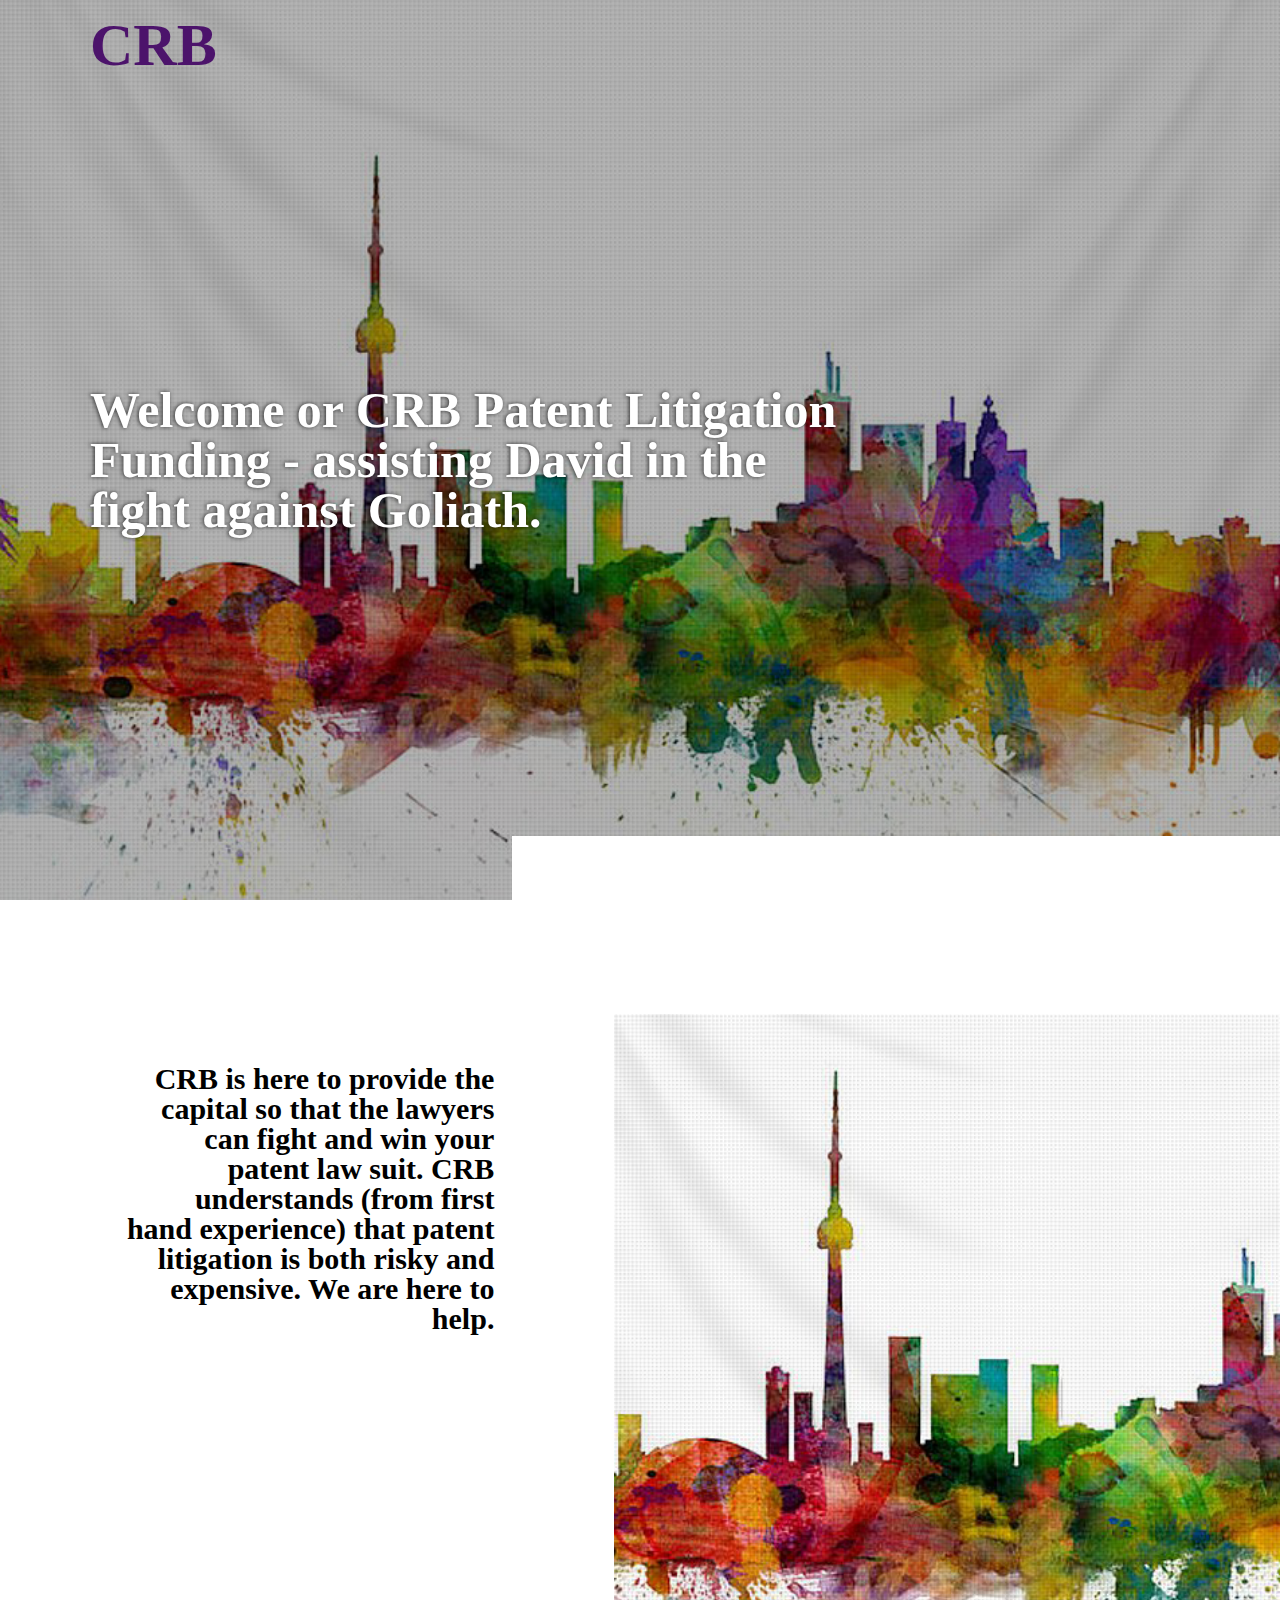
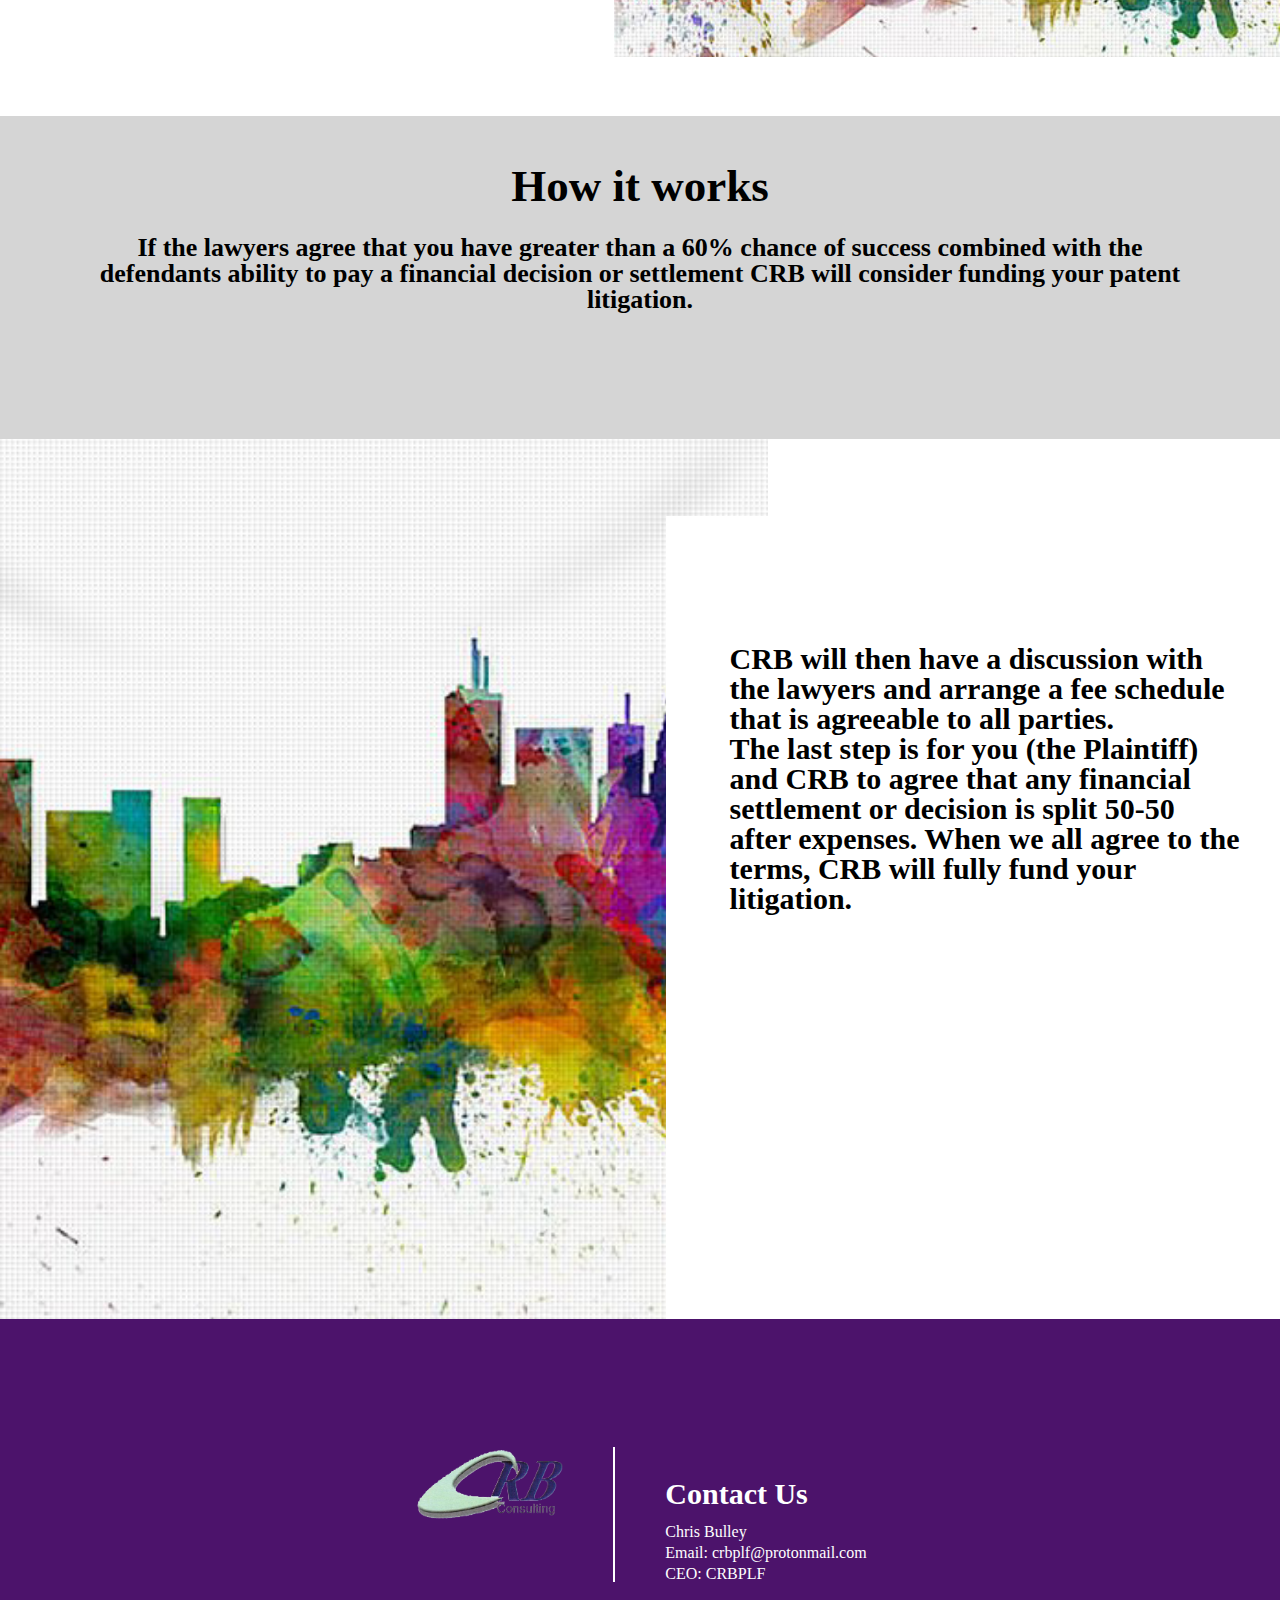
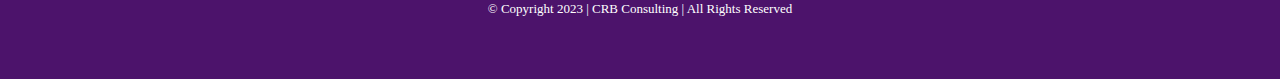
==== commit feceee2d: "banner changed" ====
--- a/index.html
+++ b/index.html
@@ -14,9 +14,7 @@
       <div class="crb-wrapper">
         <h2 class="comapny-name">CRB</h2>
         <div class="banner-content">
-          <span>
-            <h1>Welcome or CRB Patent Litigation Funding - assisting David in the fight against Goliath.</h1>
-          </span>
+          <h1>Welcome or CRB Patent Litigation Funding - assisting David in the fight against Goliath.</h1>
         </div>
       </div>
     </div>
--- a/Style/stylesheet.css
+++ b/Style/stylesheet.css
@@ -55,22 +55,17 @@
   width: 100vw;
 }
 .banner .banner-shadow {
-  background: rgba(0, 0, 0, 0.062745098);
+  background: rgba(0, 0, 0, 0.2901960784);
   width: 100vw;
   height: 100vh;
 }
 .banner .banner-content {
   padding: 30vh 0 0;
 }
-.banner .banner-content span {
-  display: block;
-  background: rgba(76, 19, 107, 0.3803921569);
-  border-radius: 10px;
-  max-width: 75%;
-}
 .banner .banner-content h1 {
+  max-width: 68%;
   font-size: 50px;
-  padding: 40px;
+  padding: 40px 0;
   color: #fff;
   border-radius: 15px;
   text-shadow: -1px 0px 4px rgba(0, 0, 0, 0.7);
